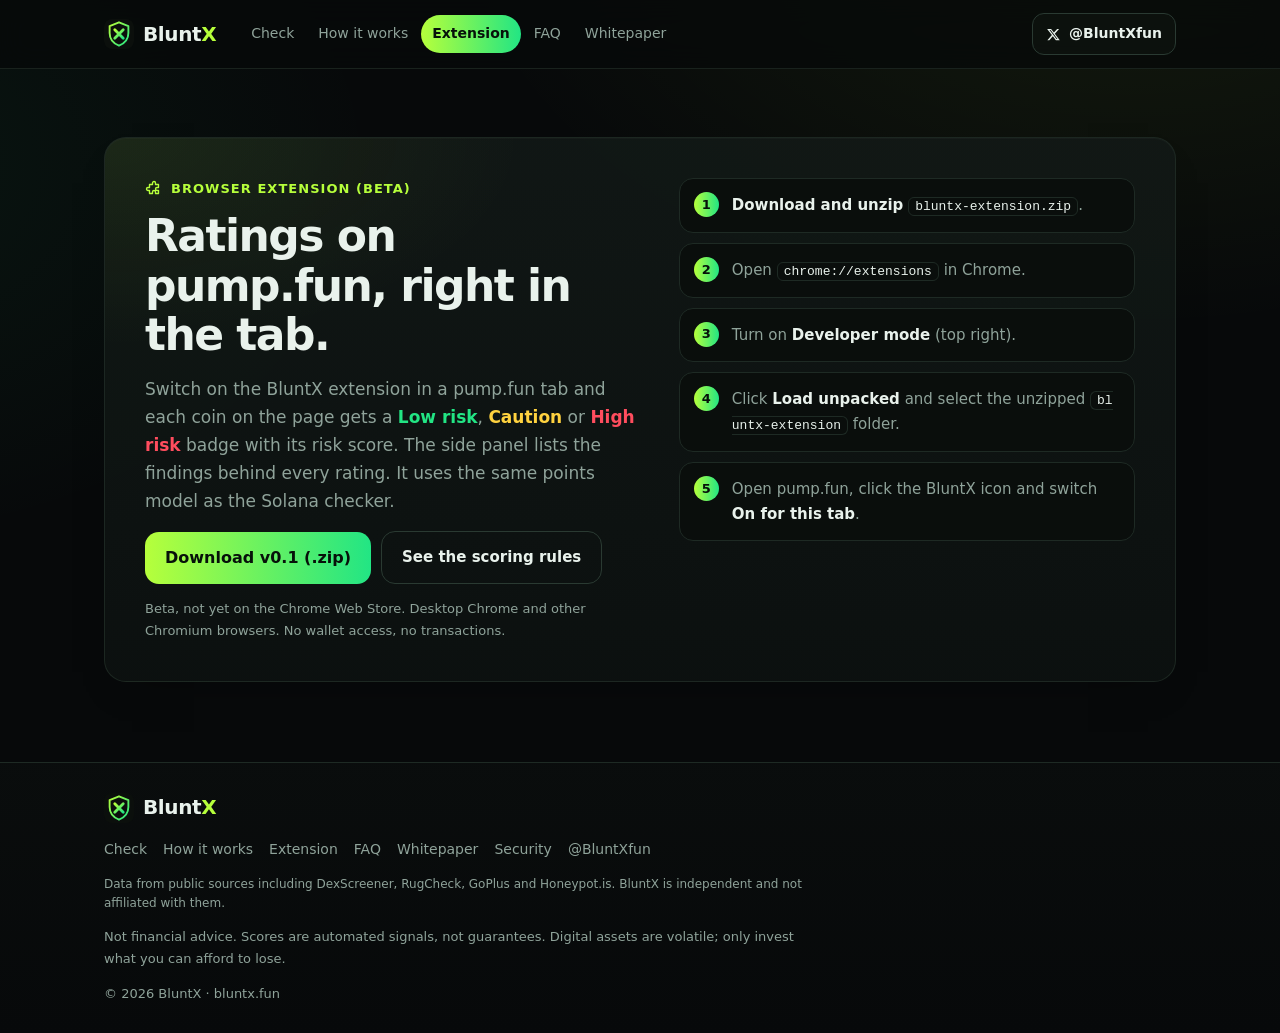
==== extension.html @ 6d98d7cc "Split the site into separate pages and credit data sources quietly Each menu item is now its own pag" ====
<!doctype html>
<html lang="en">
<head>
  <meta charset="utf-8">
  <meta name="viewport" content="width=device-width, initial-scale=1, viewport-fit=cover">
  <meta http-equiv="Content-Security-Policy" content="default-src 'self'; script-src 'self'; style-src 'self'; img-src 'self'; font-src 'self'; connect-src 'self'; manifest-src 'self'; worker-src 'self'; object-src 'none'; base-uri 'self'; form-action 'none'">
  <meta name="referrer" content="no-referrer">
  <title>Browser extension — BluntX</title>
  <meta name="description" content="The BluntX browser extension (beta) adds Low risk, Caution or High risk badges to coins on pump.fun, using the same points model as the checker.">
  <meta name="theme-color" content="#07090a">
  <meta property="og:type" content="website">
  <meta property="og:title" content="BluntX browser extension">
  <meta property="og:description" content="The BluntX browser extension (beta) adds Low risk, Caution or High risk badges to coins on pump.fun, using the same points model as the checker.">
  <meta property="og:url" content="https://bluntx.fun/extension.html">
  <meta property="og:image" content="https://bluntx.fun/og.png">
  <meta name="twitter:card" content="summary_large_image">
  <meta name="twitter:site" content="@BluntXfun">
  <meta name="twitter:image" content="https://bluntx.fun/og.png">
  <link rel="icon" href="/favicon.svg" type="image/svg+xml">
  <link rel="icon" href="/favicon.png" type="image/png" sizes="48x48">
  <link rel="apple-touch-icon" href="/apple-touch-icon.png">
  <link rel="manifest" href="/manifest.webmanifest">
  <meta name="mobile-web-app-capable" content="yes">
  <meta name="apple-mobile-web-app-capable" content="yes">
  <meta name="apple-mobile-web-app-title" content="BluntX">
  <meta name="apple-mobile-web-app-status-bar-style" content="black-translucent">
  <link rel="stylesheet" href="/style.css">
  <script src="/framebuster.js"></script>
  <script src="/app.js" defer></script>
</head>
<body>
  <a class="skip" href="#content">Skip to content</a>
  <svg class="sprite" aria-hidden="true" focusable="false">
    <defs>
      <linearGradient id="bxg" x1="0" y1="0" x2="1" y2="1"><stop offset="0" stop-color="#b6ff3b"/><stop offset="1" stop-color="#22e584"/></linearGradient>
    </defs>
    <symbol id="i-shield" viewBox="0 0 24 24"><path d="M12 3l7 3v5c0 4.6-3 8.3-7 10-4-1.7-7-5.4-7-10V6z"/></symbol>
    <symbol id="i-paste" viewBox="0 0 24 24"><rect x="6" y="4" width="12" height="17" rx="2"/><path d="M9 4h6v3H9zM9 12h6M9 16h4"/></symbol>
    <symbol id="i-scan" viewBox="0 0 24 24"><path d="M4 8V5a1 1 0 011-1h3M16 4h3a1 1 0 011 1v3M20 16v3a1 1 0 01-1 1h-3M8 20H5a1 1 0 01-1-1v-3M4 12h16"/></symbol>
    <symbol id="i-report" viewBox="0 0 24 24"><rect x="5" y="3" width="14" height="18" rx="2"/><path d="M9 8h6M9 12h6M9 16h3"/></symbol>
    <symbol id="i-lock" viewBox="0 0 24 24"><rect x="5" y="11" width="14" height="9" rx="2"/><path d="M8 11V8a4 4 0 018 0v3"/></symbol>
    <symbol id="i-key" viewBox="0 0 24 24"><circle cx="8" cy="15" r="4"/><path d="M11 12l8-8M16 7l2 2M14 9l2 2"/></symbol>
    <symbol id="i-freeze" viewBox="0 0 24 24"><path d="M12 3v18M4.2 7.5l15.6 9M4.2 16.5l15.6-9M9.5 4.5L12 7l2.5-2.5M9.5 19.5L12 17l2.5 2.5"/></symbol>
    <symbol id="i-users" viewBox="0 0 24 24"><circle cx="9" cy="8" r="3.5"/><path d="M2.5 20c.8-3.4 3.4-5.5 6.5-5.5s5.7 2.1 6.5 5.5M16 4.6a3.5 3.5 0 010 6.8M18 14.8c1.8.7 3 2.5 3.5 5.2"/></symbol>
    <symbol id="i-drop" viewBox="0 0 24 24"><path d="M12 3s6 6.4 6 11a6 6 0 01-12 0c0-4.6 6-11 6-11z"/></symbol>
    <symbol id="i-clock" viewBox="0 0 24 24"><circle cx="12" cy="12" r="9"/><path d="M12 7v5l3 2"/></symbol>
    <symbol id="i-pulse" viewBox="0 0 24 24"><path d="M3 12h4l2-6 4 12 2-6h6"/></symbol>
    <symbol id="i-alert" viewBox="0 0 24 24"><path d="M12 4l9 16H3z"/><path d="M12 10v4M12 17v.5"/></symbol>
    <symbol id="i-code" viewBox="0 0 24 24"><path d="M8 8l-4 4 4 4M16 8l4 4-4 4M13.5 5l-3 14"/></symbol>
    <symbol id="i-layers" viewBox="0 0 24 24"><path d="M12 3l9 5-9 5-9-5z"/><path d="M3 13l9 5 9-5"/></symbol>
    <symbol id="i-eye-off" viewBox="0 0 24 24"><path d="M3 3l18 18M10.6 6.1A9.8 9.8 0 0112 6c5 0 9 6 9 6a16 16 0 01-2.7 3.3M6.3 7.6C4.2 9.1 3 12 3 12s4 6 9 6c1.5 0 2.9-.4 4.1-1"/><path d="M9.9 10a3 3 0 004.2 4.2"/></symbol>
    <symbol id="i-wallet-off" viewBox="0 0 24 24"><rect x="3" y="6" width="18" height="13" rx="2"/><path d="M16 12.5h2M3 3l18 18"/></symbol>
    <symbol id="i-book" viewBox="0 0 24 24"><path d="M4 5a2 2 0 012-2h13v16H6a2 2 0 00-2 2zM4 19V5M8 7h7"/></symbol>
    <symbol id="i-puzzle" viewBox="0 0 24 24"><path d="M10 4a2 2 0 014 0v2h4v4h-2a2 2 0 000 4h2v4h-4v-2a2 2 0 00-4 0v2H6v-4H4a2 2 0 010-4h2V6h4z"/></symbol>
    <symbol id="i-x" viewBox="0 0 24 24"><path class="fill" d="M17.8 3h3.1l-6.8 7.7L22 21h-6.2l-4.9-6.4L5.3 21H2.2l7.2-8.3L1.8 3h6.4l4.4 5.8zm-1.1 16.2h1.7L7.4 4.7H5.6z"/></symbol>
    <symbol id="i-arrow" viewBox="0 0 24 24"><path d="M5 12h14M13 6l6 6-6 6"/></symbol>
    <symbol id="i-close" viewBox="0 0 24 24"><path d="M6 6l12 12M18 6L6 18"/></symbol>
  </svg>

  <header class="nav">
    <div class="wrap nav-in">
      <a class="brand" href="/" aria-label="BluntX home">
        <span class="brand-mark" aria-hidden="true"><img src="/logo.svg" alt="" width="30" height="30"><span class="scan"></span></span>
        <span>Blunt<b>X</b></span>
      </a>
      <nav class="links-nav" aria-label="Main">
        <a href="/">Check</a>
        <a href="/how.html">How it works</a>
        <a href="/extension.html">Extension</a>
        <a href="/faq.html">FAQ</a>
        <a href="/whitepaper.html">Whitepaper</a>
      </nav>
      <a class="xbtn" href="https://x.com/BluntXfun" target="_blank" rel="noopener noreferrer" aria-label="BluntX on X (@BluntXfun)"><svg class="ico"><use href="#i-x"/></svg><span>@BluntXfun</span></a>
      <button type="button" class="menu-toggle" id="menu-btn" aria-label="Open menu" aria-controls="drawer" aria-expanded="false">
        <span class="burger" aria-hidden="true"><span></span><span></span><span></span></span>
      </button>
    </div>
  </header>

  <main id="content" class="page">
    <section class="section wrap" id="extension">
      <div class="card ext-card">
        <div class="ext-copy">
          <p class="kicker"><svg class="ico" aria-hidden="true"><use href="#i-puzzle"/></svg> Browser extension (beta)</p>
          <h1>Ratings on pump.fun, right in the tab.</h1>
          <p class="sub">Switch on the BluntX extension in a pump.fun tab and each coin on the page gets a <b class="g">Low risk</b>, <b class="y">Caution</b> or <b class="r">High risk</b> badge with its risk score. The side panel lists the findings behind every rating. It uses the same points model as the Solana checker.</p>
          <div class="btn-row">
            <a class="cta" href="/bluntx-extension.zip" download>Download v0.1 (.zip)</a>
            <a class="btn-secondary" href="/how.html#scoring">See the scoring rules</a>
          </div>
          <p class="small-note">Beta, not yet on the Chrome Web Store. Desktop Chrome and other Chromium browsers. No wallet access, no transactions.</p>
        </div>
        <ol class="steps">
          <li><b>Download and unzip</b> <code>bluntx-extension.zip</code>.</li>
          <li>Open <code>chrome://extensions</code> in Chrome.</li>
          <li>Turn on <b>Developer mode</b> (top right).</li>
          <li>Click <b>Load unpacked</b> and select the unzipped <code>bluntx-extension</code> folder.</li>
          <li>Open pump.fun, click the BluntX icon and switch <b>On for this tab</b>.</li>
        </ol>
      </div>
    </section>
  </main>

  <footer class="foot">
    <div class="wrap foot-slim">
      <a class="brand" href="/" aria-label="BluntX home">
        <span class="brand-mark" aria-hidden="true"><img src="/logo.svg" alt="" width="28" height="28"><span class="scan"></span></span>
        <span>Blunt<b>X</b></span>
      </a>
      <nav class="foot-nav" aria-label="Footer">
        <a href="/">Check</a>
        <a href="/how.html">How it works</a>
        <a href="/extension.html">Extension</a>
        <a href="/faq.html">FAQ</a>
        <a href="/whitepaper.html">Whitepaper</a>
        <a href="/SECURITY.md">Security</a>
        <a href="https://x.com/BluntXfun" target="_blank" rel="noopener noreferrer">@BluntXfun</a>
      </nav>
      <p class="foot-credit">Data from public sources including DexScreener, RugCheck, GoPlus and Honeypot.is. BluntX is independent and not affiliated with them.</p>
      <p class="foot-legal">Not financial advice. Scores are automated signals, not guarantees. Digital assets are volatile; only invest what you can afford to lose.</p>
      <p class="foot-copy">© <span id="yr">2026</span> BluntX · bluntx.fun</p>
    </div>
  </footer>

  <div class="backdrop" id="backdrop" aria-hidden="true"></div>
  <aside id="drawer" class="drawer" role="dialog" aria-modal="true" aria-label="Menu" aria-hidden="true">
    <div class="drawer-head">
      <a class="brand" href="/" aria-label="BluntX home">
        <span class="brand-mark" aria-hidden="true"><img src="/logo.svg" alt="" width="28" height="28"><span class="scan"></span></span>
        <span>Blunt<b>X</b></span>
      </a>
      <button type="button" class="drawer-close" id="drawer-close" aria-label="Close menu">
        <svg class="ico" aria-hidden="true"><use href="#i-close"/></svg>
      </button>
    </div>
    <nav class="drawer-nav" aria-label="Site pages">
      <a href="/">Check</a>
      <a href="/how.html">How it works</a>
      <a href="/extension.html">Extension</a>
      <a href="/faq.html">FAQ</a>
      <a href="/whitepaper.html">Whitepaper</a>
    </nav>
    <div class="drawer-foot">
      <a class="xbtn" href="https://x.com/BluntXfun" target="_blank" rel="noopener noreferrer" aria-label="BluntX on X (@BluntXfun)"><svg class="ico"><use href="#i-x"/></svg><span>@BluntXfun</span></a>
    </div>
  </aside>
</body>
</html>
---- style.css ----
:root{--bg:#07090a;--bg2:#0a0e0c;--panel:#0f1412;--panel2:#121916;--line:#1e2a24;--line2:#2a3a32;--text:#e9f2ec;--mut:#8fa39a;--acc:#b6ff3b;--acc2:#22e584;--g:#22e584;--y:#ffd23f;--r:#ff4d5e;--rad:22px;--grad:linear-gradient(90deg,var(--acc),var(--acc2))}
*{box-sizing:border-box}
html{scroll-behavior:smooth;-webkit-text-size-adjust:100%}
@media (prefers-reduced-motion:reduce){html{scroll-behavior:auto}*{transition:none!important;animation:none!important}}
html.framed body{display:none}
html.drawer-open{overflow:hidden}
body{margin:0;background:radial-gradient(1100px 700px at 88% -10%,rgba(182,255,59,.08),transparent 62%),radial-gradient(900px 620px at -14% 16%,rgba(34,229,132,.06),transparent 62%),var(--bg);background-repeat:no-repeat;color:var(--text);font:16px/1.65 system-ui,-apple-system,"Segoe UI",Roboto,"Helvetica Neue",Arial,sans-serif;-webkit-font-smoothing:antialiased;text-rendering:optimizeLegibility}
a{color:var(--acc);text-underline-offset:3px}
img{max-width:100%}
.sprite{position:absolute;width:0;height:0;overflow:hidden}
.ico{width:18px;height:18px;flex:none;fill:none;stroke:currentColor;stroke-width:1.8;stroke-linecap:round;stroke-linejoin:round;vertical-align:-3px}
.ico.lg{width:26px;height:26px;stroke:url(#bxg)}
.ico .fill,#i-x path{fill:currentColor;stroke:none}
.sr{position:absolute;width:1px;height:1px;overflow:hidden;clip:rect(0 0 0 0);white-space:nowrap}
.wrap{max-width:1120px;margin:0 auto;padding:0 24px}
:focus-visible{outline:2px solid var(--acc);outline-offset:2px;border-radius:8px}

/* skip link */
.skip{position:absolute;left:12px;top:-48px;z-index:80;padding:10px 14px;border-radius:10px;background:var(--grad);color:#07110a;font-weight:800;text-decoration:none}
.skip:focus{top:12px}

/* brand + scan line (original signature) */
.brand{display:flex;align-items:center;gap:9px;color:var(--text);text-decoration:none;font-weight:800;font-size:20px;letter-spacing:-.02em}
.brand b{color:var(--acc)}
.brand-mark{position:relative;display:block;width:30px;height:30px;border-radius:8px;overflow:hidden;flex:none}
.brand-mark img{display:block;width:100%;height:100%}
.brand-mark.sm{width:18px;height:18px;border-radius:5px}
.brand-mark .scan{position:absolute;left:-15%;right:-15%;height:2px;background:linear-gradient(90deg,transparent,var(--acc),var(--acc2),transparent);box-shadow:0 0 8px rgba(182,255,59,.75);animation:shield-scan 3.6s ease-in-out infinite;pointer-events:none;opacity:0}
@keyframes shield-scan{0%,12%{top:-3px;opacity:0}22%{opacity:1}55%{top:100%;opacity:1}65%,100%{top:100%;opacity:0}}

/* nav */
.nav{position:sticky;top:0;z-index:20;background:rgba(7,9,10,.78);backdrop-filter:saturate(140%) blur(14px);-webkit-backdrop-filter:saturate(140%) blur(14px);border-bottom:1px solid rgba(30,42,36,.8)}
.nav-in{display:flex;align-items:center;gap:16px;height:68px}
.links-nav{display:none;gap:2px;margin-left:8px}
.links-nav a{color:var(--mut);text-decoration:none;font-size:14px;padding:7px 11px;border-radius:999px;transition:color .15s,background .15s}
.links-nav a:hover{color:var(--text);background:var(--panel)}
.links-nav a.is-current{color:#07110a;background:var(--grad);font-weight:700}
.xbtn{margin-left:auto;display:inline-flex;align-items:center;gap:8px;padding:8px 13px;border:1px solid var(--line2);border-radius:12px;color:var(--text);text-decoration:none;font-size:14px;font-weight:600;background:rgba(15,20,18,.6);transition:border-color .15s,transform .15s,background .15s}
.xbtn .ico{width:15px;height:15px}
.xbtn:hover{border-color:var(--acc);background:var(--panel);transform:translateY(-1px)}

/* hamburger — phones only */
.menu-toggle{display:inline-flex;align-items:center;justify-content:center;width:42px;height:42px;margin-left:8px;padding:0;border:1px solid var(--line2);border-radius:12px;background:rgba(15,20,18,.6);color:var(--text);cursor:pointer}
.menu-toggle[aria-expanded="true"]{border-color:var(--acc)}
.burger{position:relative;display:block;width:18px;height:12px}
.burger span{position:absolute;left:0;right:0;height:1.8px;background:currentColor;border-radius:2px;transition:transform .2s,opacity .2s,top .2s}
.burger span:nth-child(1){top:0}.burger span:nth-child(2){top:5px}.burger span:nth-child(3){top:10px}
.menu-toggle[aria-expanded="true"] .burger span:nth-child(1){top:5px;transform:rotate(45deg)}
.menu-toggle[aria-expanded="true"] .burger span:nth-child(2){opacity:0}
.menu-toggle[aria-expanded="true"] .burger span:nth-child(3){top:5px;transform:rotate(-45deg)}

/* right-side drawer */
.backdrop{position:fixed;inset:0;z-index:40;background:rgba(3,5,6,.62);opacity:0;visibility:hidden;transition:opacity .25s ease,visibility .25s ease;pointer-events:none}
.backdrop.is-open{opacity:1;visibility:visible;pointer-events:auto}
.drawer{position:fixed;top:0;right:0;bottom:0;z-index:50;width:min(320px,88vw);display:flex;flex-direction:column;background:#0b0f0d;border-left:1px solid var(--line);box-shadow:-28px 0 60px -32px rgba(0,0,0,.85);transform:translateX(100%);visibility:hidden;transition:transform .28s cubic-bezier(.22,1,.36,1),visibility .28s;padding:env(safe-area-inset-top) 0 env(safe-area-inset-bottom)}
.drawer::before{content:"";position:absolute;top:0;left:0;right:0;height:2px;background:var(--grad)}
.drawer.is-open{transform:translateX(0);visibility:visible}
.drawer-head{display:flex;align-items:center;justify-content:space-between;gap:12px;padding:18px 18px 14px}
.drawer-close{display:inline-flex;align-items:center;justify-content:center;width:40px;height:40px;padding:0;border:1px solid var(--line2);border-radius:12px;background:transparent;color:var(--text);cursor:pointer}
.drawer-close:hover{border-color:var(--acc);color:var(--acc)}
.drawer-nav{display:flex;flex-direction:column;gap:4px;padding:8px 14px;flex:1;overflow:auto}
.drawer-nav a{color:var(--text);text-decoration:none;font-size:16px;font-weight:600;padding:12px 14px;border-radius:12px;transition:background .15s,color .15s,box-shadow .15s}
.drawer-nav a:hover{background:var(--panel);color:var(--text)}
.drawer-nav a.is-current{color:var(--acc);background:rgba(182,255,59,.08);box-shadow:inset 3px 0 0 var(--acc)}
.drawer-foot{padding:16px 18px 22px;border-top:1px solid var(--line)}
.drawer-foot .xbtn{margin-left:0;width:100%;justify-content:center}

/* hero */
.hero{padding:64px 0 48px}
.hero-grid{display:grid;grid-template-columns:1fr;gap:48px;align-items:center}
.eyebrow{display:inline-flex;align-items:center;gap:8px;margin:0 0 22px;padding:5px 12px;border:1px solid var(--line2);border-radius:999px;background:rgba(15,20,18,.6);color:var(--acc);font-size:12.5px;font-weight:700;letter-spacing:.06em;text-transform:uppercase}
.dot{width:7px;height:7px;border-radius:50%;background:var(--acc2);box-shadow:0 0 10px var(--acc2)}
h1{font-size:clamp(38px,6.4vw,66px);line-height:1.04;letter-spacing:-.04em;margin:0 0 20px;font-weight:800}
.accent{background:var(--grad);-webkit-background-clip:text;background-clip:text;color:transparent}
.lead{color:var(--mut);font-size:clamp(16px,2vw,18.5px);max-width:600px;margin:0 0 32px}
.g{color:var(--g)}.y{color:var(--y)}.r{color:var(--r)}
.checker{background:linear-gradient(180deg,rgba(18,25,22,.9),rgba(12,17,15,.9));border:1px solid var(--line2);border-radius:24px;padding:16px;box-shadow:0 1px 0 rgba(255,255,255,.03) inset,0 28px 70px -28px rgba(0,0,0,.7),0 0 50px -32px rgba(182,255,59,.3)}
.field{position:relative}
.field-ico{position:absolute;left:15px;top:50%;transform:translateY(-50%);color:var(--mut)}
input,select{width:100%;padding:15px 15px;border-radius:14px;border:1px solid var(--line);background:var(--bg2);color:var(--text);outline:none;transition:border-color .15s,box-shadow .15s}
input{padding-left:44px;font:15px ui-monospace,SFMono-Regular,Menlo,Consolas,monospace}
input::placeholder{color:#6d8077;font-family:system-ui,-apple-system,"Segoe UI",sans-serif}
select{font:15px system-ui,-apple-system,"Segoe UI",sans-serif;appearance:none;background-image:linear-gradient(45deg,transparent 50%,var(--mut) 50%),linear-gradient(135deg,var(--mut) 50%,transparent 50%);background-position:calc(100% - 20px) 52%,calc(100% - 15px) 52%;background-size:5px 5px;background-repeat:no-repeat;padding-right:36px}
input:focus,select:focus{border-color:var(--acc);box-shadow:0 0 0 4px rgba(182,255,59,.12)}
.field-row{display:flex;flex-direction:column;gap:10px;margin-top:10px}
#go,.cta{display:inline-flex;align-items:center;justify-content:center;gap:8px;padding:15px 24px;border:0;border-radius:14px;background:var(--grad);color:#07110a;font-weight:800;font-size:16px;cursor:pointer;white-space:nowrap;text-decoration:none;transition:transform .15s,box-shadow .15s,filter .15s}
#go:hover,.cta:hover{transform:translateY(-1px);box-shadow:0 10px 30px -10px rgba(182,255,59,.6);filter:brightness(1.05)}
#go:disabled{opacity:.6;cursor:wait;transform:none;filter:none;box-shadow:none}
.cta{padding:13px 20px;margin-top:0}
.cta.sm{padding:10px 16px;font-size:14px}
.btn-secondary{display:inline-flex;align-items:center;justify-content:center;gap:8px;padding:13px 20px;border:1px solid var(--line2);border-radius:14px;background:transparent;color:var(--text);font-weight:700;font-size:15px;text-decoration:none;transition:border-color .15s,background .15s,color .15s}
.btn-secondary:hover{border-color:var(--acc);color:var(--acc);background:rgba(182,255,59,.05)}
.btn-row{display:flex;flex-wrap:wrap;gap:10px;margin-top:16px;align-items:center}
.hint{color:var(--mut);font-size:13.5px;margin:14px 2px 2px}
.ex{background:transparent;border:1px solid var(--line2);color:var(--text);border-radius:999px;padding:4px 11px;cursor:pointer;font-size:13px;margin:3px 2px;transition:border-color .15s,color .15s,background .15s}
.ex:hover{border-color:var(--acc);color:var(--acc);background:rgba(182,255,59,.05)}
.trust{list-style:none;display:flex;flex-wrap:wrap;gap:8px 20px;padding:0;margin:24px 0 0;color:var(--mut);font-size:14px}
.trust li{display:flex;align-items:center;gap:7px}
.trust .ico{color:var(--acc2)}
.hero-links{display:flex;flex-wrap:wrap;gap:16px 22px;margin:22px 0 0;padding:0}
.hero-links a{color:var(--mut);text-decoration:none;font-size:14px;font-weight:600;display:inline-flex;align-items:center;gap:6px}
.hero-links a:hover{color:var(--acc)}
.hero-links .ico{width:15px;height:15px}

/* mockup — BluntX report chrome, no 3D window tilt */
.mock{margin:0;border:1px solid var(--line2);border-radius:24px;background:linear-gradient(180deg,#101613,#0b0f0d);box-shadow:0 1px 0 rgba(255,255,255,.03) inset,0 32px 80px -36px rgba(0,0,0,.75);overflow:hidden}
.mock-bar{display:flex;align-items:center;gap:8px;padding:12px 16px;border-bottom:1px solid var(--line);background:rgba(7,9,10,.45)}
.mock-bar strong{font-size:13px;font-weight:700;letter-spacing:-.01em}
.mock-bar em{margin-left:auto;font-style:normal;color:#07110a;background:var(--grad);font-size:10px;font-weight:800;letter-spacing:.06em;text-transform:uppercase;padding:3px 8px;border-radius:999px}
.mock-body{padding:18px 18px 8px}
.mock figcaption{padding:0 18px 16px;color:var(--mut);font-size:12px}
.mock .reasons li{font-size:13.5px;padding:9px 0;letter-spacing:-.01em}
.mock .verdict h3{font-size:20px;letter-spacing:-.03em}
.mock .score b{font-variant-numeric:tabular-nums}

/* report */
.verdict{display:flex;align-items:center;gap:16px;padding:16px;border-radius:16px;border:1px solid}
.verdict.green{border-color:rgba(34,229,132,.6);background:linear-gradient(90deg,rgba(34,229,132,.13),rgba(34,229,132,.03))}
.verdict.yellow{border-color:rgba(255,210,63,.6);background:linear-gradient(90deg,rgba(255,210,63,.13),rgba(255,210,63,.03))}
.verdict.red{border-color:rgba(255,77,94,.6);background:linear-gradient(90deg,rgba(255,77,94,.13),rgba(255,77,94,.03))}
.score{width:62px;height:62px;border-radius:50%;flex:none;display:flex;flex-direction:column;align-items:center;justify-content:center;border:3px solid currentColor;line-height:1}
.score b{font-size:21px;font-variant-numeric:tabular-nums}.score small{font-size:9px;color:var(--mut);margin-top:3px;text-transform:uppercase;letter-spacing:.05em}
.green .score{color:var(--g);box-shadow:0 0 28px -6px var(--g)}.yellow .score{color:var(--y);box-shadow:0 0 28px -6px var(--y)}.red .score{color:var(--r);box-shadow:0 0 28px -6px var(--r)}
.score b{color:var(--text)}
.verdict h3{margin:0;font-size:22px;letter-spacing:-.03em;display:flex;align-items:center;gap:8px;flex-wrap:wrap}
.verdict p{margin:2px 0 0;color:var(--mut);font-size:14px}
.tok{display:flex;align-items:center;gap:11px;margin:14px 0 4px}
.tok img{width:38px;height:38px;border-radius:50%;background:#111}
.tok b{font-size:17px;letter-spacing:-.02em}
.tok code{color:var(--mut);font-size:12px;word-break:break-all;background:none;border:0;padding:0}
.also{display:block;margin-top:2px}
.stats{display:grid;grid-template-columns:repeat(2,1fr);gap:8px;margin:14px 0}
.stat{background:var(--bg2);border:1px solid var(--line);border-radius:14px;padding:10px 12px}
.stat small{display:block;color:var(--mut);font-size:12px}
.stat span{font-weight:800;font-size:16px;font-variant-numeric:tabular-nums}
.reasons{list-style:none;padding:0;margin:10px 0}
.reasons li{display:flex;align-items:flex-start;gap:10px;padding:10px 0;border-bottom:1px solid var(--line);font-size:15px}
.reasons li:last-child{border:0}
.ic{width:20px;height:20px;flex:none;border-radius:50%;display:inline-flex;align-items:center;justify-content:center;font-size:11px;font-weight:900;margin-top:2px}
.good .ic{background:rgba(34,229,132,.15);color:var(--g)}.warn .ic{background:rgba(255,210,63,.15);color:var(--y)}.bad .ic{background:rgba(255,77,94,.15);color:var(--r)}.info .ic{background:var(--line);color:var(--mut)}
.reasons .pts{margin-left:auto;color:var(--mut);font-size:12px;white-space:nowrap;font-variant-numeric:tabular-nums;padding-left:8px}
.links{display:flex;flex-wrap:wrap;gap:8px;margin-top:8px}
.links a{font-size:14px;padding:7px 12px;border:1px solid var(--line2);border-radius:12px;text-decoration:none;color:var(--text);transition:border-color .15s,color .15s,background .15s}
.links a:hover{border-color:var(--acc);color:var(--acc);background:rgba(182,255,59,.05)}
.src{font-size:12px;color:var(--mut);margin-top:12px}
.err{padding:14px;border:1px solid var(--r);border-radius:14px;color:#ffd0d5;background:rgba(255,77,94,.08)}
.loading{display:flex;align-items:center;gap:10px;color:var(--mut)}
.spin{width:18px;height:18px;border:3px solid var(--line);border-top-color:var(--acc);border-radius:50%;animation:s .8s linear infinite}
@keyframes s{to{transform:rotate(360deg)}}
.chip{display:inline-block;font-size:12px;font-weight:700;padding:2px 8px;border-radius:999px;border:1px solid var(--acc);color:var(--acc);vertical-align:middle}
.lim{font-size:12px;font-weight:700;padding:2px 8px;border-radius:999px;background:var(--line);color:var(--y)}
.mut{color:var(--mut);font-weight:400}
.result{padding-bottom:24px;scroll-margin-top:88px}
.result-card{padding:24px}
.disclaimer{margin:18px 0 0;font-size:13px;color:var(--mut);border-top:1px dashed var(--line);padding-top:14px}

/* risk rail (original signature) */
.meter-wrap{margin:14px 2px 6px;max-width:400px}
.meter{display:block;width:100%;height:auto;overflow:visible}
.meter-bed{fill:var(--line)}
.meter-zone-g{fill:var(--g)}.meter-zone-y{fill:var(--y)}.meter-zone-r{fill:var(--r)}
.meter-needle{fill:var(--text);filter:drop-shadow(0 1px 1px rgba(0,0,0,.5))}
.meter-lab{fill:var(--mut);font-size:9px;font-weight:700;letter-spacing:.06em;text-transform:uppercase;font-family:system-ui,-apple-system,"Segoe UI",sans-serif}

/* sections */
.card{background:linear-gradient(180deg,rgba(18,25,22,.72),rgba(13,18,16,.72));border:1px solid rgba(30,42,36,.9);border-radius:var(--rad);padding:24px;box-shadow:0 1px 0 rgba(255,255,255,.025) inset,0 18px 40px -28px rgba(0,0,0,.5)}
.section{padding:80px 24px;scroll-margin-top:68px}
.kicker{display:flex;align-items:center;gap:8px;margin:0 0 12px;color:var(--acc);font-weight:700;font-size:13px;letter-spacing:.08em;text-transform:uppercase}
h2{font-size:clamp(28px,4.4vw,44px);line-height:1.12;letter-spacing:-.035em;margin:0 0 16px;font-weight:800}
h3{letter-spacing:-.02em}
.sub{color:var(--mut);max-width:640px;font-size:17px;margin:0 0 8px}
.steps3{list-style:none;padding:0;margin:36px 0 0;display:grid;gap:16px;grid-template-columns:1fr;counter-reset:none}
.steps3 li{position:relative;display:flex;flex-direction:column;align-items:flex-start;transition:border-color .2s,transform .2s,box-shadow .2s}
.steps3 li:hover,.feat:hover{border-color:var(--line2);transform:translateY(-2px);box-shadow:0 1px 0 rgba(255,255,255,.03) inset,0 22px 44px -28px rgba(0,0,0,.6)}
.steps3 .num{display:inline-flex;align-items:center;justify-content:center;width:36px;height:36px;margin-bottom:16px;border:1px solid var(--acc);border-radius:10px;color:var(--acc);font-size:15px;font-weight:800;font-variant-numeric:tabular-nums;background:rgba(182,255,59,.06)}
.steps3 h3,.feat h3{margin:14px 0 8px;font-size:18px}
.steps3 p,.feat p{margin:0;color:var(--mut);font-size:15px}
.grid4,.grid3{display:grid;grid-template-columns:1fr;gap:16px;margin-top:36px}
.feat{transition:border-color .2s,transform .2s,box-shadow .2s}
.grid3 h3{margin:0 0 8px;font-size:16px}
.grid3 p{margin:0;color:var(--mut);font-size:14.5px}
.grid3 b{color:var(--text)}
.scale{display:grid;grid-template-columns:1fr 1fr 1fr;gap:8px;margin:32px 0 22px}
.seg{padding:16px;border-radius:14px;border:1px solid;display:flex;flex-direction:column;gap:4px}
.seg span{color:var(--mut);font-size:13px;font-variant-numeric:tabular-nums}
.g-seg{border-color:rgba(34,229,132,.5);background:rgba(34,229,132,.08)}.g-seg b{color:var(--g)}
.y-seg{border-color:rgba(255,210,63,.5);background:rgba(255,210,63,.08)}.y-seg b{color:var(--y)}
.r-seg{border-color:rgba(255,77,94,.5);background:rgba(255,77,94,.08)}.r-seg b{color:var(--r)}
details summary{cursor:pointer;list-style:none}
details summary::-webkit-details-marker{display:none}
.method summary{display:inline-flex;align-items:center;gap:8px;padding:10px 14px;border:1px solid var(--line2);border-radius:12px;color:var(--text);font-weight:600;transition:border-color .15s}
.method summary::after{content:"+";color:var(--acc);font-weight:800}
.method[open] summary::after{content:"–"}
.method summary:hover{border-color:var(--acc)}

/* extension */
.ext-card{display:grid;grid-template-columns:1fr;gap:32px;padding:32px;background:radial-gradient(600px 300px at 0% 0%,rgba(182,255,59,.07),transparent 70%),linear-gradient(180deg,rgba(18,25,22,.9),rgba(13,18,16,.9))}
.small-note{color:var(--mut);font-size:13px;margin:14px 0 0}
.steps{margin:0;padding:0;list-style:none;counter-reset:s;display:grid;gap:10px;align-content:start}
.steps li{counter-increment:s;position:relative;padding:14px 14px 14px 52px;background:var(--bg2);border:1px solid var(--line);border-radius:14px;color:var(--mut);font-size:15px}
.steps li b{color:var(--text)}
.steps li::before{content:counter(s);position:absolute;left:14px;top:13px;width:25px;height:25px;border-radius:50%;background:var(--grad);color:#07110a;font-weight:900;font-size:13px;display:flex;align-items:center;justify-content:center}
code{font:13px ui-monospace,SFMono-Regular,Menlo,monospace;background:var(--bg2);border:1px solid var(--line);border-radius:6px;padding:1px 6px;color:var(--text);word-break:break-all}

/* faq */
.faq{display:grid;gap:12px;margin-top:32px;max-width:800px}
.faq details{border:1px solid var(--line);border-radius:16px;background:rgba(15,20,18,.6);transition:border-color .15s}
.faq details[open],.faq details:hover{border-color:var(--line2)}
.faq summary{padding:18px 48px 18px 20px;font-weight:650;position:relative;letter-spacing:-.01em}
.faq summary::after{content:"+";position:absolute;right:18px;top:50%;transform:translateY(-50%);color:var(--acc);font-size:20px;font-weight:700;transition:transform .2s}
.faq details[open] summary::after{transform:translateY(-50%) rotate(45deg)}
.faq p{margin:0;padding:0 20px 18px;color:var(--mut)}

/* docs */
.docs{padding-top:0}
.docs-card{display:flex;flex-direction:column;gap:16px}
.docs-card h3{margin:0 0 4px}
.docs-card p{margin:0;color:var(--mut)}
.docs-copy{flex:1}
.docs-card .links{margin-top:0}

/* inner pages */
.page{padding:40px 0 28px}
.page > .section{padding-top:28px;padding-bottom:36px}
.page > .section + .section{padding-top:56px}
.page-lead{color:var(--mut);max-width:640px;font-size:17px;margin:0 0 8px}
.page h1,.ext-card h1{font-size:clamp(28px,4.4vw,44px);line-height:1.12;letter-spacing:-.035em;margin:0 0 16px;font-weight:800}

/* footer */
.foot{border-top:1px solid var(--line);margin-top:16px;padding:28px 0 28px;background:linear-gradient(180deg,rgba(15,20,18,.35),transparent)}
.foot-slim{display:flex;flex-direction:column;gap:14px}
.foot-slim .brand{align-self:flex-start}
.foot-nav{display:flex;flex-wrap:wrap;gap:8px 16px}
.foot-nav a{color:var(--mut);text-decoration:none;font-size:14px;transition:color .15s}
.foot-nav a:hover{color:var(--acc)}
.foot-credit,.foot-legal,.foot-copy{color:var(--mut);font-size:13px;max-width:720px;margin:0}
.foot-credit{font-size:12px;line-height:1.55}

@media(min-width:640px){
  .field-row{flex-direction:row}.field-row select{flex:1}.stats{grid-template-columns:repeat(4,1fr)}
  .grid4,.grid3{grid-template-columns:repeat(2,1fr)}.steps3{grid-template-columns:repeat(3,1fr);gap:18px}
  .docs-card{flex-direction:row;align-items:center}
}
@media(min-width:760px){
  .links-nav{display:flex}
  .menu-toggle,.backdrop,.drawer{display:none}
}
@media(max-width:759px){
  .nav .xbtn{display:none}
  .menu-toggle{margin-left:auto}
}
@media(min-width:900px){
  .hero{padding:96px 0 72px}
  .hero-grid{grid-template-columns:1.08fr .92fr;gap:72px}
  .section{padding:104px 24px}
  .grid4{grid-template-columns:repeat(4,1fr)}.grid3{grid-template-columns:repeat(3,1fr)}
  .ext-card{grid-template-columns:1.1fr 1fr;padding:40px}
}
@media(max-width:400px){.scale{grid-template-columns:1fr}}

.docs-card .links a.cta{color:#07110a;border:0;padding:10px 16px}
.docs-card .links a.cta:hover{color:#07110a;border:0;background:var(--grad)}
.docs-card .links a.btn-secondary{color:var(--text);padding:12px 18px;font-weight:700}
.docs-card .links a.btn-secondary:hover{color:var(--acc)}
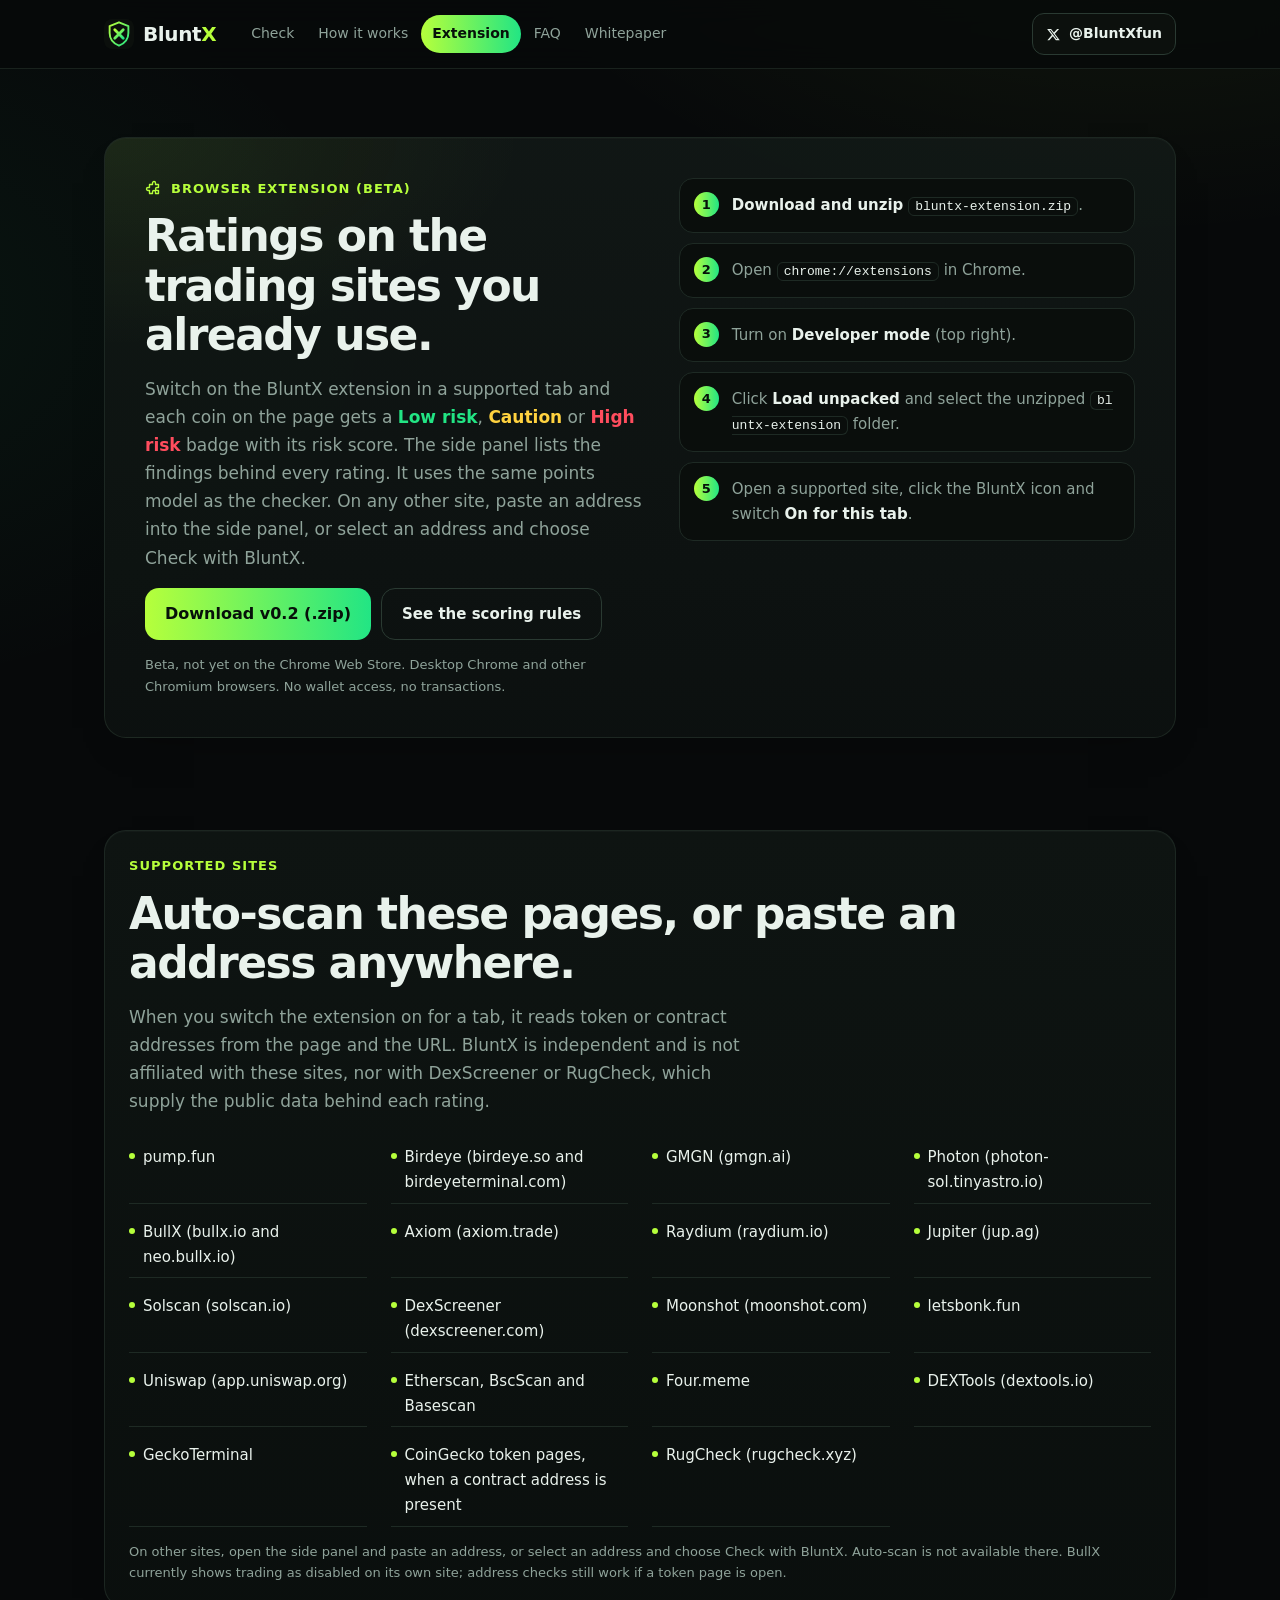
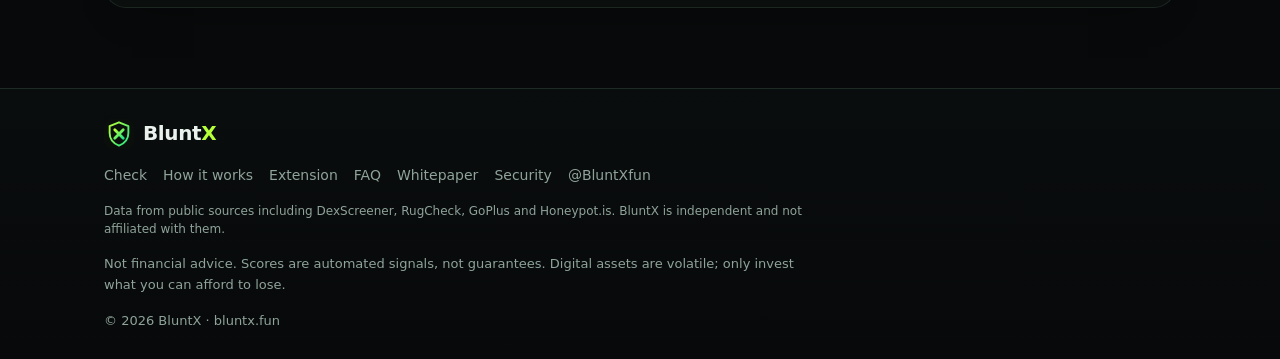
==== commit 20ddc99f: "Expand the browser extension to more trading and explorer sites Version 0.2 auto-scans supported tra" ====
--- a/extension.html
+++ b/extension.html
@@ -6,11 +6,11 @@
   <meta http-equiv="Content-Security-Policy" content="default-src 'self'; script-src 'self'; style-src 'self'; img-src 'self'; font-src 'self'; connect-src 'self'; manifest-src 'self'; worker-src 'self'; object-src 'none'; base-uri 'self'; form-action 'none'">
   <meta name="referrer" content="no-referrer">
   <title>Browser extension — BluntX</title>
-  <meta name="description" content="The BluntX browser extension (beta) adds Low risk, Caution or High risk badges to coins on pump.fun, using the same points model as the checker.">
+  <meta name="description" content="The BluntX browser extension (beta) adds Low risk, Caution or High risk badges to coins on popular trading and explorer sites, using the same points model as the checker.">
   <meta name="theme-color" content="#07090a">
   <meta property="og:type" content="website">
   <meta property="og:title" content="BluntX browser extension">
-  <meta property="og:description" content="The BluntX browser extension (beta) adds Low risk, Caution or High risk badges to coins on pump.fun, using the same points model as the checker.">
+  <meta property="og:description" content="The BluntX browser extension (beta) adds Low risk, Caution or High risk badges to coins on popular trading and explorer sites, using the same points model as the checker.">
   <meta property="og:url" content="https://bluntx.fun/extension.html">
   <meta property="og:image" content="https://bluntx.fun/og.png">
   <meta name="twitter:card" content="summary_large_image">
@@ -82,10 +82,10 @@
       <div class="card ext-card">
         <div class="ext-copy">
           <p class="kicker"><svg class="ico" aria-hidden="true"><use href="#i-puzzle"/></svg> Browser extension (beta)</p>
-          <h1>Ratings on pump.fun, right in the tab.</h1>
-          <p class="sub">Switch on the BluntX extension in a pump.fun tab and each coin on the page gets a <b class="g">Low risk</b>, <b class="y">Caution</b> or <b class="r">High risk</b> badge with its risk score. The side panel lists the findings behind every rating. It uses the same points model as the Solana checker.</p>
+          <h1>Ratings on the trading sites you already use.</h1>
+          <p class="sub">Switch on the BluntX extension in a supported tab and each coin on the page gets a <b class="g">Low risk</b>, <b class="y">Caution</b> or <b class="r">High risk</b> badge with its risk score. The side panel lists the findings behind every rating. It uses the same points model as the checker. On any other site, paste an address into the side panel, or select an address and choose Check with BluntX.</p>
           <div class="btn-row">
-            <a class="cta" href="/bluntx-extension.zip" download>Download v0.1 (.zip)</a>
+            <a class="cta" href="/bluntx-extension.zip" download>Download v0.2 (.zip)</a>
             <a class="btn-secondary" href="/how.html#scoring">See the scoring rules</a>
           </div>
           <p class="small-note">Beta, not yet on the Chrome Web Store. Desktop Chrome and other Chromium browsers. No wallet access, no transactions.</p>
@@ -95,8 +95,38 @@
           <li>Open <code>chrome://extensions</code> in Chrome.</li>
           <li>Turn on <b>Developer mode</b> (top right).</li>
           <li>Click <b>Load unpacked</b> and select the unzipped <code>bluntx-extension</code> folder.</li>
-          <li>Open pump.fun, click the BluntX icon and switch <b>On for this tab</b>.</li>
+          <li>Open a supported site, click the BluntX icon and switch <b>On for this tab</b>.</li>
         </ol>
+      </div>
+    </section>
+
+    <section class="section wrap" id="supported">
+      <div class="card">
+        <p class="kicker">Supported sites</p>
+        <h2>Auto-scan these pages, or paste an address anywhere.</h2>
+        <p class="sub">When you switch the extension on for a tab, it reads token or contract addresses from the page and the URL. BluntX is independent and is not affiliated with these sites, nor with DexScreener or RugCheck, which supply the public data behind each rating.</p>
+        <ul class="site-list">
+          <li>pump.fun</li>
+          <li>Birdeye (birdeye.so and birdeyeterminal.com)</li>
+          <li>GMGN (gmgn.ai)</li>
+          <li>Photon (photon-sol.tinyastro.io)</li>
+          <li>BullX (bullx.io and neo.bullx.io)</li>
+          <li>Axiom (axiom.trade)</li>
+          <li>Raydium (raydium.io)</li>
+          <li>Jupiter (jup.ag)</li>
+          <li>Solscan (solscan.io)</li>
+          <li>DexScreener (dexscreener.com)</li>
+          <li>Moonshot (moonshot.com)</li>
+          <li>letsbonk.fun</li>
+          <li>Uniswap (app.uniswap.org)</li>
+          <li>Etherscan, BscScan and Basescan</li>
+          <li>Four.meme</li>
+          <li>DEXTools (dextools.io)</li>
+          <li>GeckoTerminal</li>
+          <li>CoinGecko token pages, when a contract address is present</li>
+          <li>RugCheck (rugcheck.xyz)</li>
+        </ul>
+        <p class="small-note">On other sites, open the side panel and paste an address, or select an address and choose Check with BluntX. Auto-scan is not available there. BullX currently shows trading as disabled on its own site; address checks still work if a token page is open.</p>
       </div>
     </section>
   </main>
--- a/style.css
+++ b/style.css
@@ -262,3 +262,17 @@
 .docs-card .links a.cta:hover{color:#07110a;border:0;background:var(--grad)}
 .docs-card .links a.btn-secondary{color:var(--text);padding:12px 18px;font-weight:700}
 .docs-card .links a.btn-secondary:hover{color:var(--acc)}
+
+.site-list{
+  display:grid;gap:8px 24px;margin:22px 0 0;padding:0;
+  list-style:none;grid-template-columns:repeat(auto-fit,minmax(220px,1fr));
+  color:var(--text);font-size:15px;
+}
+.site-list li{
+  padding:8px 0 8px 14px;border-bottom:1px solid var(--line);
+  position:relative;
+}
+.site-list li::before{
+  content:"";position:absolute;left:0;top:16px;width:6px;height:6px;border-radius:50%;
+  background:var(--acc);
+}
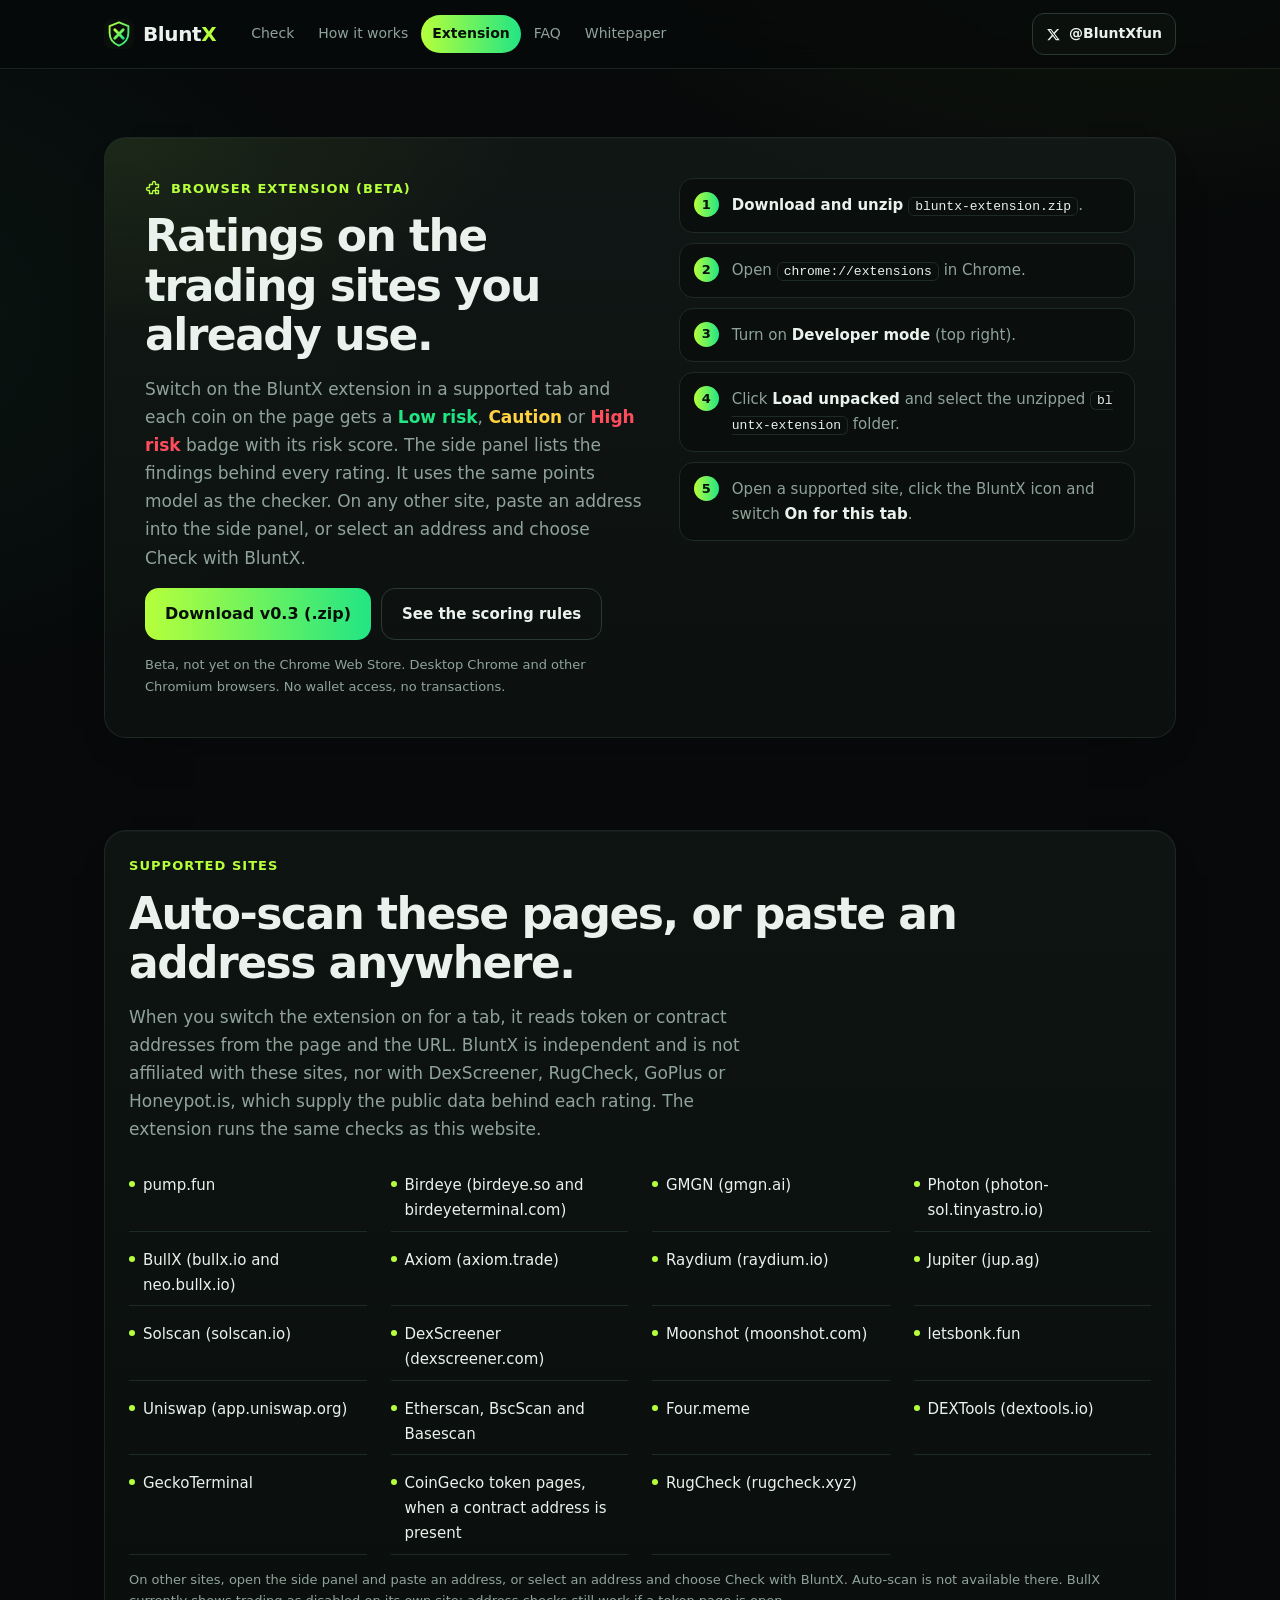
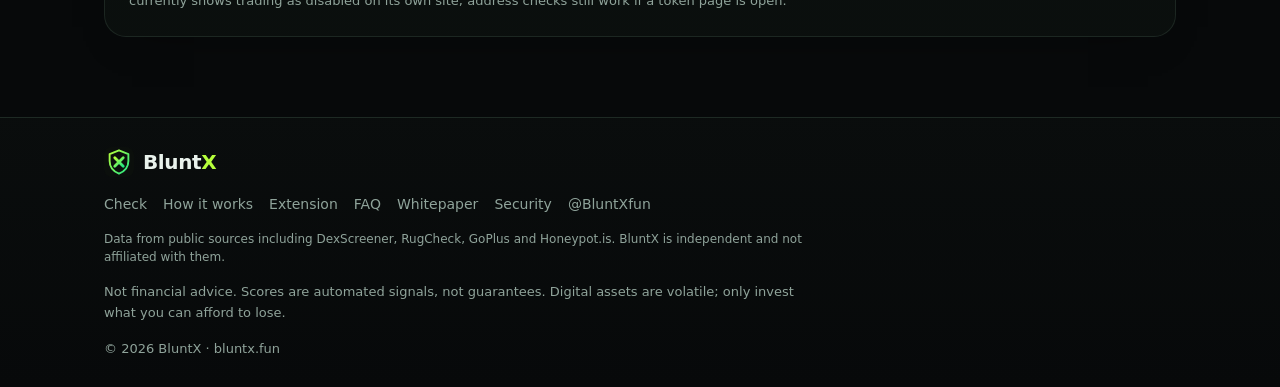
==== commit 0ceb2a68: "Checker v2: creator history, linked wallets, deeper liquidity, stronger contract checks and data con" ====
--- a/extension.html
+++ b/extension.html
@@ -85,7 +85,7 @@
           <h1>Ratings on the trading sites you already use.</h1>
           <p class="sub">Switch on the BluntX extension in a supported tab and each coin on the page gets a <b class="g">Low risk</b>, <b class="y">Caution</b> or <b class="r">High risk</b> badge with its risk score. The side panel lists the findings behind every rating. It uses the same points model as the checker. On any other site, paste an address into the side panel, or select an address and choose Check with BluntX.</p>
           <div class="btn-row">
-            <a class="cta" href="/bluntx-extension.zip" download>Download v0.2 (.zip)</a>
+            <a class="cta" href="/bluntx-extension.zip" download>Download v0.3 (.zip)</a>
             <a class="btn-secondary" href="/how.html#scoring">See the scoring rules</a>
           </div>
           <p class="small-note">Beta, not yet on the Chrome Web Store. Desktop Chrome and other Chromium browsers. No wallet access, no transactions.</p>
@@ -104,7 +104,7 @@
       <div class="card">
         <p class="kicker">Supported sites</p>
         <h2>Auto-scan these pages, or paste an address anywhere.</h2>
-        <p class="sub">When you switch the extension on for a tab, it reads token or contract addresses from the page and the URL. BluntX is independent and is not affiliated with these sites, nor with DexScreener or RugCheck, which supply the public data behind each rating.</p>
+        <p class="sub">When you switch the extension on for a tab, it reads token or contract addresses from the page and the URL. BluntX is independent and is not affiliated with these sites, nor with DexScreener, RugCheck, GoPlus or Honeypot.is, which supply the public data behind each rating. The extension runs the same checks as this website.</p>
         <ul class="site-list">
           <li>pump.fun</li>
           <li>Birdeye (birdeye.so and birdeyeterminal.com)</li>
--- a/style.css
+++ b/style.css
@@ -276,3 +276,14 @@
   content:"";position:absolute;left:0;top:16px;width:6px;height:6px;border-radius:50%;
   background:var(--acc);
 }
+/* checker v2: data confidence + main pool */
+.conf{margin:12px 0 4px;padding:12px 14px;border-radius:14px;border:1px solid var(--line2);background:var(--panel)}
+.conf-head{font-size:14.5px}
+.conf p{margin:6px 0 0;color:var(--mut);font-size:13.5px}
+.conf-high{border-color:rgba(34,229,132,.45)}
+.conf-medium{border-color:rgba(255,210,63,.45)}
+.conf-low{border-color:rgba(255,77,94,.5)}
+.conf .retry{margin-top:10px;font:inherit;font-size:13px;padding:7px 12px;border-radius:10px;border:1px solid var(--line2);background:transparent;color:var(--text);cursor:pointer}
+.conf .retry:hover{border-color:var(--acc);color:var(--acc)}
+.pool{display:flex;flex-direction:column;gap:2px;margin:8px 0 0;padding:10px 14px;border-radius:14px;border:1px solid var(--line);font-size:14px}
+.pool small{color:var(--mut);font-size:12px}
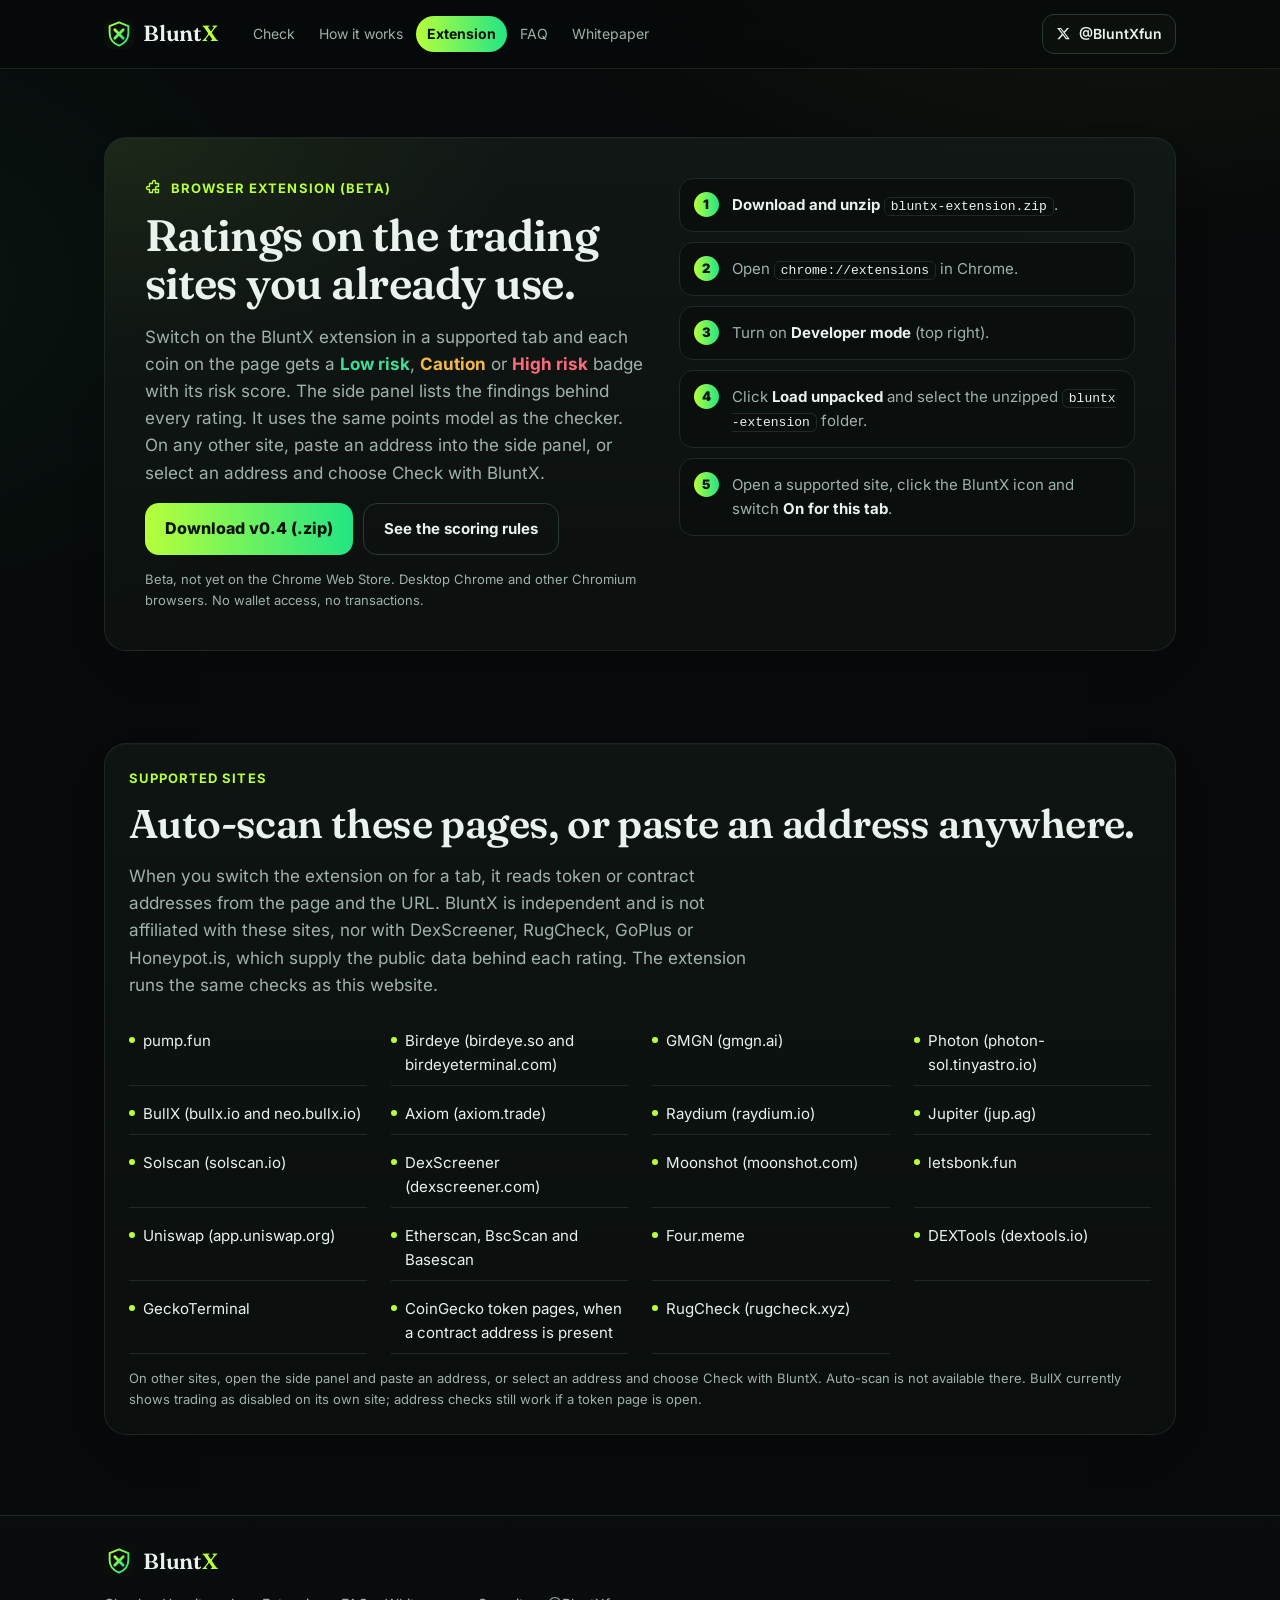
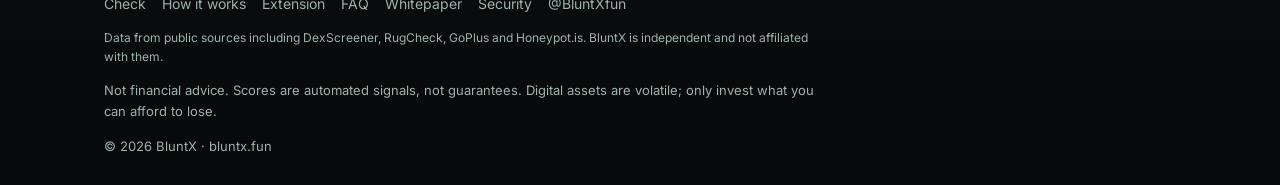
==== commit 684a5872: "Checker v3: fixes F1-F9, new checks N1-N10, 1h sell pressure, gauge report with main reasons and cat" ====
--- a/extension.html
+++ b/extension.html
@@ -24,6 +24,8 @@
   <meta name="apple-mobile-web-app-capable" content="yes">
   <meta name="apple-mobile-web-app-title" content="BluntX">
   <meta name="apple-mobile-web-app-status-bar-style" content="black-translucent">
+  <link rel="preload" href="/fonts/Inter.woff2" as="font" type="font/woff2" crossorigin>
+  <link rel="preload" href="/fonts/Fraunces.woff2" as="font" type="font/woff2" crossorigin>
   <link rel="stylesheet" href="/style.css">
   <script src="/framebuster.js"></script>
   <script src="/app.js" defer></script>
@@ -85,7 +87,7 @@
           <h1>Ratings on the trading sites you already use.</h1>
           <p class="sub">Switch on the BluntX extension in a supported tab and each coin on the page gets a <b class="g">Low risk</b>, <b class="y">Caution</b> or <b class="r">High risk</b> badge with its risk score. The side panel lists the findings behind every rating. It uses the same points model as the checker. On any other site, paste an address into the side panel, or select an address and choose Check with BluntX.</p>
           <div class="btn-row">
-            <a class="cta" href="/bluntx-extension.zip" download>Download v0.3 (.zip)</a>
+            <a class="cta" href="/bluntx-extension.zip" download>Download v0.4 (.zip)</a>
             <a class="btn-secondary" href="/how.html#scoring">See the scoring rules</a>
           </div>
           <p class="small-note">Beta, not yet on the Chrome Web Store. Desktop Chrome and other Chromium browsers. No wallet access, no transactions.</p>
--- a/style.css
+++ b/style.css
@@ -1,10 +1,17 @@
-:root{--bg:#07090a;--bg2:#0a0e0c;--panel:#0f1412;--panel2:#121916;--line:#1e2a24;--line2:#2a3a32;--text:#e9f2ec;--mut:#8fa39a;--acc:#b6ff3b;--acc2:#22e584;--g:#22e584;--y:#ffd23f;--r:#ff4d5e;--rad:22px;--grad:linear-gradient(90deg,var(--acc),var(--acc2))}
+/* Fonts: self-hosted, OFL-licensed (see /fonts/OFL-*.txt). Latin subsets, variable weight. */
+@font-face{font-family:"Fraunces";src:url("/fonts/Fraunces.woff2") format("woff2");font-weight:100 900;font-style:normal;font-display:swap}
+@font-face{font-family:"Inter";src:url("/fonts/Inter.woff2") format("woff2");font-weight:100 900;font-style:normal;font-display:swap}
+@font-face{font-family:"Fraunces Fallback";src:local("Georgia");size-adjust:104%;ascent-override:92%;descent-override:24%}
+@font-face{font-family:"Inter Fallback";src:local("Arial");size-adjust:107%;ascent-override:90%;descent-override:22%}
+:root{--serif:"Fraunces","Fraunces Fallback",Georgia,"Times New Roman",serif;--sans:"Inter","Inter Fallback",system-ui,-apple-system,"Segoe UI",Roboto,Arial,sans-serif;--mono:ui-monospace,SFMono-Regular,Menlo,Consolas,monospace;
+--ok:#3ddc97;--ok-bg:#10231a;--ok-line:rgba(61,220,151,.45);--warn:#f5b942;--warn-bg:#241d0c;--warn-line:rgba(245,185,66,.45);--bad:#ff6b78;--bad-bg:#2a1214;--bad-line:rgba(255,107,120,.5);--info:#8fb3ff;--ink:#0b0f0d;
+--bg:#07090a;--bg2:#0a0e0c;--panel:#0f1412;--panel2:#121916;--line:#1e2a24;--line2:#2a3a32;--text:#e9f2ec;--mut:#9fb2a9;--acc:#b6ff3b;--acc2:#22e584;--g:#3ddc97;--y:#f5b942;--r:#ff6b78;--rad:22px;--grad:linear-gradient(90deg,var(--acc),var(--acc2))}
 *{box-sizing:border-box}
 html{scroll-behavior:smooth;-webkit-text-size-adjust:100%}
 @media (prefers-reduced-motion:reduce){html{scroll-behavior:auto}*{transition:none!important;animation:none!important}}
 html.framed body{display:none}
 html.drawer-open{overflow:hidden}
-body{margin:0;background:radial-gradient(1100px 700px at 88% -10%,rgba(182,255,59,.08),transparent 62%),radial-gradient(900px 620px at -14% 16%,rgba(34,229,132,.06),transparent 62%),var(--bg);background-repeat:no-repeat;color:var(--text);font:16px/1.65 system-ui,-apple-system,"Segoe UI",Roboto,"Helvetica Neue",Arial,sans-serif;-webkit-font-smoothing:antialiased;text-rendering:optimizeLegibility}
+body{margin:0;background:radial-gradient(1100px 700px at 88% -10%,rgba(182,255,59,.08),transparent 62%),radial-gradient(900px 620px at -14% 16%,rgba(34,229,132,.06),transparent 62%),var(--bg);background-repeat:no-repeat;color:var(--text);font:400 16px/1.6 var(--sans);font-feature-settings:"cv11","ss01";-webkit-font-smoothing:antialiased;text-rendering:optimizeLegibility}
 a{color:var(--acc);text-underline-offset:3px}
 img{max-width:100%}
 .sprite{position:absolute;width:0;height:0;overflow:hidden}
@@ -20,8 +27,8 @@
 .skip:focus{top:12px}
 
 /* brand + scan line (original signature) */
-.brand{display:flex;align-items:center;gap:9px;color:var(--text);text-decoration:none;font-weight:800;font-size:20px;letter-spacing:-.02em}
-.brand b{color:var(--acc)}
+.brand{display:flex;align-items:center;gap:9px;color:var(--text);text-decoration:none;font-family:var(--serif);font-weight:600;font-size:22px;letter-spacing:-.01em}
+.brand b{color:var(--acc);font-weight:600}
 .brand-mark{position:relative;display:block;width:30px;height:30px;border-radius:8px;overflow:hidden;flex:none}
 .brand-mark img{display:block;width:100%;height:100%}
 .brand-mark.sm{width:18px;height:18px;border-radius:5px}
@@ -70,7 +77,7 @@
 .hero-grid{display:grid;grid-template-columns:1fr;gap:48px;align-items:center}
 .eyebrow{display:inline-flex;align-items:center;gap:8px;margin:0 0 22px;padding:5px 12px;border:1px solid var(--line2);border-radius:999px;background:rgba(15,20,18,.6);color:var(--acc);font-size:12.5px;font-weight:700;letter-spacing:.06em;text-transform:uppercase}
 .dot{width:7px;height:7px;border-radius:50%;background:var(--acc2);box-shadow:0 0 10px var(--acc2)}
-h1{font-size:clamp(38px,6.4vw,66px);line-height:1.04;letter-spacing:-.04em;margin:0 0 20px;font-weight:800}
+h1{font-family:var(--serif);font-size:clamp(40px,6vw,64px);line-height:1.05;letter-spacing:-.02em;margin:0 0 20px;font-weight:600}
 .accent{background:var(--grad);-webkit-background-clip:text;background-clip:text;color:transparent}
 .lead{color:var(--mut);font-size:clamp(16px,2vw,18.5px);max-width:600px;margin:0 0 32px}
 .g{color:var(--g)}.y{color:var(--y)}.r{color:var(--r)}
@@ -78,9 +85,9 @@
 .field{position:relative}
 .field-ico{position:absolute;left:15px;top:50%;transform:translateY(-50%);color:var(--mut)}
 input,select{width:100%;padding:15px 15px;border-radius:14px;border:1px solid var(--line);background:var(--bg2);color:var(--text);outline:none;transition:border-color .15s,box-shadow .15s}
-input{padding-left:44px;font:15px ui-monospace,SFMono-Regular,Menlo,Consolas,monospace}
-input::placeholder{color:#6d8077;font-family:system-ui,-apple-system,"Segoe UI",sans-serif}
-select{font:15px system-ui,-apple-system,"Segoe UI",sans-serif;appearance:none;background-image:linear-gradient(45deg,transparent 50%,var(--mut) 50%),linear-gradient(135deg,var(--mut) 50%,transparent 50%);background-position:calc(100% - 20px) 52%,calc(100% - 15px) 52%;background-size:5px 5px;background-repeat:no-repeat;padding-right:36px}
+input{padding-left:44px;font:15px var(--mono)}
+input::placeholder{color:#7f9289;font-family:var(--sans)}
+select{font:15px var(--sans);appearance:none;background-image:linear-gradient(45deg,transparent 50%,var(--mut) 50%),linear-gradient(135deg,var(--mut) 50%,transparent 50%);background-position:calc(100% - 20px) 52%,calc(100% - 15px) 52%;background-size:5px 5px;background-repeat:no-repeat;padding-right:36px}
 input:focus,select:focus{border-color:var(--acc);box-shadow:0 0 0 4px rgba(182,255,59,.12)}
 .field-row{display:flex;flex-direction:column;gap:10px;margin-top:10px}
 #go,.cta{display:inline-flex;align-items:center;justify-content:center;gap:8px;padding:15px 24px;border:0;border-radius:14px;background:var(--grad);color:#07110a;font-weight:800;font-size:16px;cursor:pointer;white-space:nowrap;text-decoration:none;transition:transform .15s,box-shadow .15s,filter .15s}
@@ -160,14 +167,14 @@
 .meter-bed{fill:var(--line)}
 .meter-zone-g{fill:var(--g)}.meter-zone-y{fill:var(--y)}.meter-zone-r{fill:var(--r)}
 .meter-needle{fill:var(--text);filter:drop-shadow(0 1px 1px rgba(0,0,0,.5))}
-.meter-lab{fill:var(--mut);font-size:9px;font-weight:700;letter-spacing:.06em;text-transform:uppercase;font-family:system-ui,-apple-system,"Segoe UI",sans-serif}
+.meter-lab{fill:var(--mut);font-size:9px;font-weight:700;letter-spacing:.06em;text-transform:uppercase;font-family:var(--sans)}
 
 /* sections */
 .card{background:linear-gradient(180deg,rgba(18,25,22,.72),rgba(13,18,16,.72));border:1px solid rgba(30,42,36,.9);border-radius:var(--rad);padding:24px;box-shadow:0 1px 0 rgba(255,255,255,.025) inset,0 18px 40px -28px rgba(0,0,0,.5)}
 .section{padding:80px 24px;scroll-margin-top:68px}
 .kicker{display:flex;align-items:center;gap:8px;margin:0 0 12px;color:var(--acc);font-weight:700;font-size:13px;letter-spacing:.08em;text-transform:uppercase}
-h2{font-size:clamp(28px,4.4vw,44px);line-height:1.12;letter-spacing:-.035em;margin:0 0 16px;font-weight:800}
-h3{letter-spacing:-.02em}
+h2{font-family:var(--serif);font-size:clamp(28px,4vw,40px);line-height:1.15;letter-spacing:-.015em;margin:0 0 16px;font-weight:600}
+h3{font-family:var(--serif);font-weight:600;letter-spacing:-.01em;line-height:1.25}
 .sub{color:var(--mut);max-width:640px;font-size:17px;margin:0 0 8px}
 .steps3{list-style:none;padding:0;margin:36px 0 0;display:grid;gap:16px;grid-template-columns:1fr;counter-reset:none}
 .steps3 li{position:relative;display:flex;flex-direction:column;align-items:flex-start;transition:border-color .2s,transform .2s,box-shadow .2s}
@@ -224,7 +231,7 @@
 .page > .section{padding-top:28px;padding-bottom:36px}
 .page > .section + .section{padding-top:56px}
 .page-lead{color:var(--mut);max-width:640px;font-size:17px;margin:0 0 8px}
-.page h1,.ext-card h1{font-size:clamp(28px,4.4vw,44px);line-height:1.12;letter-spacing:-.035em;margin:0 0 16px;font-weight:800}
+.page h1,.ext-card h1{font-size:clamp(30px,4.4vw,44px);line-height:1.1;letter-spacing:-.02em;margin:0 0 16px;font-weight:600}
 
 /* footer */
 .foot{border-top:1px solid var(--line);margin-top:16px;padding:28px 0 28px;background:linear-gradient(180deg,rgba(15,20,18,.35),transparent)}
@@ -287,3 +294,115 @@
 .conf .retry:hover{border-color:var(--acc);color:var(--acc)}
 .pool{display:flex;flex-direction:column;gap:2px;margin:8px 0 0;padding:10px 14px;border-radius:14px;border:1px solid var(--line);font-size:14px}
 .pool small{color:var(--mut);font-size:12px}
+
+/* ===== Report v3: gauge, main reasons, category cards, data confidence ===== */
+.rp-tok{display:flex;align-items:flex-start;gap:12px;margin:0 0 18px}
+.rp-tok img,.rp-tok .rp-ph{width:42px;height:42px;border-radius:12px;flex:none;background:var(--panel2)}
+.rp-tok .rp-ph{display:grid;place-items:center;font:700 14px var(--sans);color:var(--mut)}
+.rp-eyebrow{font:600 12px/1.3 var(--sans);letter-spacing:.08em;text-transform:uppercase;color:var(--mut);margin:0 0 6px}
+.rp-name{font-family:var(--serif);font-weight:600;font-size:clamp(24px,3.6vw,34px);line-height:1.12;letter-spacing:-.02em;margin:0 0 6px;overflow-wrap:anywhere}
+.rp-name .mut{font-weight:500}
+.rp-tok .chip{border-color:var(--line2);color:var(--text);font-weight:600;padding:4px 10px;margin:0 6px 4px 0}
+.rp-tok code{display:block;font:12.5px/1.45 var(--mono);color:var(--mut);word-break:break-all;margin-top:4px;background:none;border:0;padding:0}
+.rp-sum{display:grid;grid-template-columns:260px 1fr;gap:26px;align-items:center;padding:22px;border-radius:22px;border:1px solid var(--line2);background:var(--panel)}
+.rp-sum.green{border-color:var(--ok-line);background:linear-gradient(120deg,rgba(61,220,151,.09),rgba(61,220,151,.015) 60%),var(--panel)}
+.rp-sum.yellow{border-color:var(--warn-line);background:linear-gradient(120deg,rgba(245,185,66,.10),rgba(245,185,66,.02) 60%),var(--panel)}
+.rp-sum.red{border-color:var(--bad-line);background:linear-gradient(120deg,rgba(255,107,120,.11),rgba(255,107,120,.02) 60%),var(--panel)}
+.rp-gauge{width:100%;max-width:260px;margin:0 auto}
+.rp-gauge svg{display:block;width:100%;height:auto}
+.g-zone{fill:none;stroke-width:16;opacity:.28}
+.g-zone.ok{stroke:var(--ok)}.g-zone.warn{stroke:var(--warn)}.g-zone.bad{stroke:var(--bad)}
+.g-val{fill:none;stroke-width:16;stroke-linecap:round}
+.g-dot{fill:var(--bg);stroke-width:4}
+.green .g-val,.green .g-dot{stroke:var(--ok)}.yellow .g-val,.yellow .g-dot{stroke:var(--warn)}.red .g-val,.red .g-dot{stroke:var(--bad)}
+.g-tick{font:600 10px var(--sans);fill:var(--mut)}
+.g-num{font:700 54px var(--sans);letter-spacing:-.03em;font-variant-numeric:tabular-nums}
+.green .g-num{fill:var(--ok)}.yellow .g-num{fill:var(--warn)}.red .g-num{fill:var(--bad)}
+.g-of{font:600 11px var(--sans);fill:var(--mut);letter-spacing:.08em}
+.rp-verdict{font-family:var(--serif);font-weight:600;font-size:clamp(32px,4vw,42px);line-height:1.05;letter-spacing:-.02em;margin:0 0 8px;display:flex;align-items:center;flex-wrap:wrap;gap:10px}
+.green .rp-verdict{color:var(--ok)}.yellow .rp-verdict{color:var(--warn)}.red .rp-verdict{color:var(--bad)}
+.rp-badge{display:inline-flex;align-items:center;font:700 11.5px/1 var(--sans);letter-spacing:.06em;text-transform:uppercase;border-radius:999px;padding:7px 10px;color:var(--ink)}
+.rp-badge.ok{background:var(--ok)}.rp-badge.warn{background:var(--warn)}.rp-badge.bad{background:var(--bad)}
+.rp-badge.soft{background:transparent;border:1px solid var(--line2);color:var(--mut)}
+.rp-lede{margin:0 0 14px;font-size:16.5px;color:var(--text);max-width:54ch}
+.rp-why{list-style:none;padding:0;margin:0 0 14px;display:grid;gap:8px}
+.rp-why li{display:flex;gap:10px;align-items:flex-start;font-size:15px;line-height:1.45}
+.rp-n{flex:none;width:22px;height:22px;border-radius:6px;display:grid;place-items:center;font:700 12px var(--sans)}
+.rp-n.warn{background:var(--warn-bg);color:var(--warn);border:1px solid var(--warn-line)}
+.rp-n.bad{background:var(--bad-bg);color:var(--bad);border:1px solid var(--bad-line)}
+.rp-n.ok{background:var(--ok-bg);color:var(--ok);border:1px solid var(--ok-line)}
+.rp-confline{display:flex;align-items:center;gap:10px;flex-wrap:wrap;font-size:14px;color:var(--mut)}
+.rp-confline b{color:var(--text);font-weight:600}
+.rp-bars{display:inline-flex;gap:3px}
+.rp-bars i{display:block;width:6px;height:14px;border-radius:2px;background:var(--line2)}
+.rp-bars i.on{background:var(--ok)}.rp-bars i.half{background:linear-gradient(var(--line2) 50%,var(--warn) 50%)}
+.rp-stats{display:grid;grid-template-columns:repeat(6,1fr);gap:1px;background:var(--line);border:1px solid var(--line);border-radius:16px;overflow:hidden;margin:16px 0 0}
+.rp-stat{background:var(--panel);padding:11px 13px;min-width:0}
+.rp-stat small{display:block;font:600 11px/1.3 var(--sans);letter-spacing:.07em;text-transform:uppercase;color:var(--mut)}
+.rp-stat span{display:block;font:600 16px/1.4 var(--sans);font-variant-numeric:tabular-nums;overflow-wrap:anywhere}
+.rp-h{font-family:var(--serif);font-weight:600;font-size:clamp(22px,2.6vw,26px);letter-spacing:-.015em;margin:30px 0 14px}
+.rp-cards{display:grid;grid-template-columns:1fr 1fr;gap:14px}
+.rp-card{background:var(--panel);border:1px solid var(--line);border-top:3px solid var(--line2);border-radius:18px;padding:16px 16px 6px;min-width:0}
+.rp-card.ok{border-top-color:var(--ok)}.rp-card.warn{border-top-color:var(--warn)}.rp-card.bad{border-top-color:var(--bad)}
+.rp-card-head{display:flex;align-items:center;gap:10px}
+.rp-card-head h3{margin:0;font-size:19px}
+.rp-card-head .rp-badge{margin-left:auto;font-size:10.5px;padding:6px 9px}
+.rp-card-sub{display:flex;align-items:center;gap:10px;color:var(--mut);font-size:13px;margin:6px 0 6px}
+.rp-cap{flex:1;height:6px;border-radius:3px;background:var(--line);overflow:hidden}
+.rp-cap svg{display:block;width:100%;height:6px}
+.rp-cap rect{fill:var(--line)}
+.ok .rp-cap .fill{fill:var(--ok)}.warn .rp-cap .fill{fill:var(--warn)}.bad .rp-cap .fill{fill:var(--bad)}
+.rp-f{list-style:none;margin:0;padding:0}
+.rp-f li{display:grid;grid-template-columns:22px 1fr auto;gap:10px;align-items:start;padding:10px 0;border-top:1px solid var(--line);font-size:15px;line-height:1.5}
+.rp-f li:first-child{border-top:0}
+.rp-ic{width:22px;height:22px;border-radius:50%;display:grid;place-items:center;font:800 12px/1 var(--sans);margin-top:1px}
+.rp-ic.good{background:var(--ok-bg);color:var(--ok);border:1px solid var(--ok-line)}
+.rp-ic.warn{background:var(--warn-bg);color:var(--warn);border:1px solid var(--warn-line)}
+.rp-ic.bad{background:var(--bad-bg);color:var(--bad);border:1px solid var(--bad-line)}
+.rp-ic.info{background:#121a2a;color:var(--info);border:1px solid rgba(143,179,255,.4)}
+.rp-pts{font:700 13px/22px var(--sans);font-variant-numeric:tabular-nums;white-space:nowrap;color:var(--warn)}
+.rp-pts.bad{color:var(--bad)}
+.rp-pts small{font-weight:500;color:var(--mut)}
+.rp-crit{display:inline-block;margin-left:6px;font:700 10px/1 var(--sans);letter-spacing:.06em;text-transform:uppercase;color:var(--ink);background:var(--bad);border-radius:999px;padding:4px 6px;vertical-align:1px}
+details.rp-more{border-top:1px solid var(--line);padding:10px 0}
+details.rp-more summary{cursor:pointer;color:var(--mut);font-size:14px;list-style:none}
+details.rp-more summary::-webkit-details-marker{display:none}
+details.rp-more summary::before{content:"\2713\00a0\00a0";color:var(--ok);font-weight:700}
+details.rp-more[open] summary{margin-bottom:4px}
+.rp-conf{background:var(--panel);border:1px solid var(--line);border-radius:18px;padding:16px}
+.rp-conf>p{margin:0 0 4px;color:var(--mut);font-size:15px}
+.rp-conf>p b{color:var(--text)}
+.rp-areas{display:grid;grid-template-columns:repeat(3,1fr);gap:12px 22px;margin-top:12px}
+.rp-area{display:grid;grid-template-columns:1fr auto;gap:4px 10px;font-size:14px;align-content:start}
+.rp-area .st{font-weight:600;font-size:13px}
+.rp-area .st.checked{color:var(--ok)}.rp-area .st.partial{color:var(--warn)}.rp-area .st.missing{color:var(--bad)}.rp-area .st.na{color:var(--mut)}
+.rp-area .bar{grid-column:1/-1;height:5px;border-radius:3px;background:var(--line);overflow:hidden}
+.rp-area .bar svg{display:block;width:100%;height:5px}
+.rp-area .bar .fill{fill:var(--ok)}.rp-area.partial .bar .fill{fill:var(--warn)}
+.rp-area .why{grid-column:1/-1;color:var(--mut);font-size:12.5px;line-height:1.4}
+.rp-legend{display:flex;flex-wrap:wrap;gap:8px 18px;color:var(--mut);font-size:13px;margin:12px 0 0}
+.rp-legend span{display:inline-flex;align-items:center;gap:7px}
+.rp-legend i{width:10px;height:10px;border-radius:3px;display:inline-block}
+.rp-legend .l-ok{background:var(--ok)}.rp-legend .l-warn{background:var(--warn)}.rp-legend .l-bad{background:var(--bad)}
+.rp-retry{margin-top:10px}
+.result-card .links{margin-top:18px}
+@media (max-width:760px){
+  .rp-sum{grid-template-columns:1fr;gap:12px;padding:18px}
+  .rp-gauge{max-width:240px}
+  .rp-verdict{justify-content:center}
+  .rp-lede{text-align:center;margin-left:auto;margin-right:auto}
+  .rp-confline{justify-content:center}
+  .rp-stats{grid-template-columns:repeat(2,1fr)}
+  .rp-cards{grid-template-columns:1fr}
+  .rp-areas{grid-template-columns:1fr}
+  .result-card{padding:16px}
+}
+/* home-page sample report */
+.mock .rp-sum{grid-template-columns:150px 1fr;gap:16px;padding:16px;border-radius:18px}
+.mock .rp-gauge{max-width:150px}
+.mock .rp-verdict{font-size:28px;justify-content:flex-start}
+.mock .rp-lede{font-size:14px;text-align:left;margin:0 0 10px}
+.mock .rp-why li{font-size:13.5px}
+.mock .rp-card{margin-top:12px}
+.mock .rp-f li{font-size:13.5px;padding:8px 0}
+@media (max-width:420px){.mock .rp-sum{grid-template-columns:1fr}.mock .rp-gauge{max-width:170px}.mock .rp-verdict{justify-content:center}.mock .rp-lede{text-align:center}}
